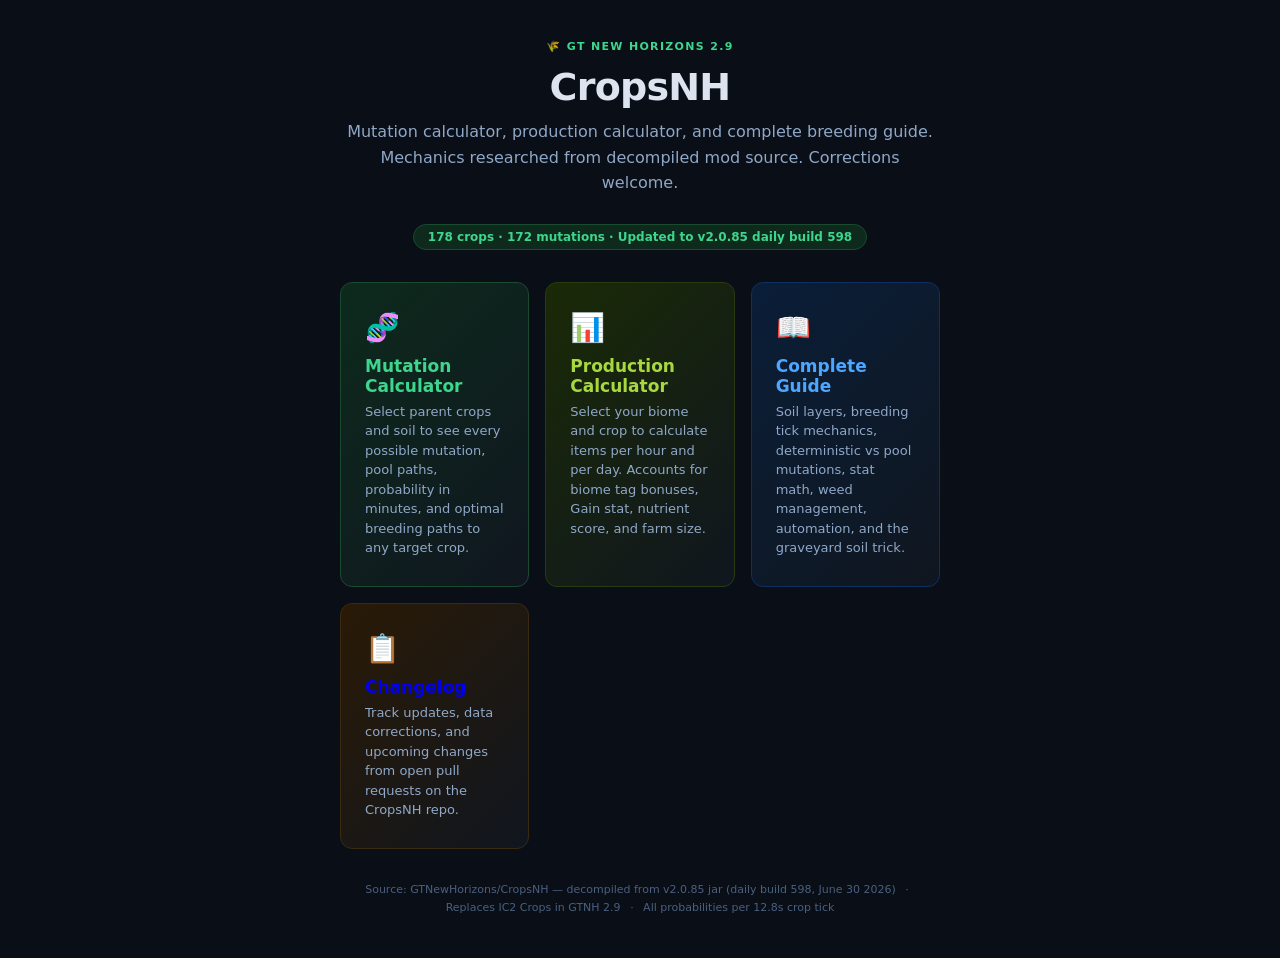
==== index.html @ 1c6373ea "Fix folder structure" ====
<!DOCTYPE html>
<html lang="en">
<head>
<meta charset="UTF-8">
<meta name="viewport" content="width=device-width, initial-scale=1.0">
<title>CropsNH — GTNH 2.9</title>
<link rel="icon" href="data:image/svg+xml,<svg xmlns='http://www.w3.org/2000/svg' viewBox='0 0 32 32'><rect width='32' height='32' rx='6' fill='%230d2a1c'/><text x='16' y='24' font-size='20' text-anchor='middle'>🌾</text></svg>">
<style>
  :root {
    --bg:#0a0e16;--bg2:#10161f;--bg3:#171e2a;
    --bdr:#263040;--tx:#dde4f0;--tx2:#8fa8c8;--tx3:#4a6080;
    --grn:#3dd68c;--grn-d:#0d2a1c;--grn-b:#1a4a30;
    --blu:#4da6ff;--blu-d:#0a1e38;--blu-b:#0e3060;
    --amb:#f5a623;--amb-d:#2a1a06;--amb-b:#4a300a;
  }
  *{box-sizing:border-box;margin:0;padding:0}
  body{background:var(--bg);color:var(--tx);font-family:'Segoe UI',system-ui,sans-serif;min-height:100vh;display:flex;flex-direction:column;align-items:center;justify-content:center;padding:40px 20px}
  .wrap{max-width:600px;width:100%;text-align:center}
  .tag{font-size:11px;font-weight:700;text-transform:uppercase;letter-spacing:.12em;color:var(--grn);margin-bottom:12px}
  h1{font-size:38px;font-weight:800;letter-spacing:-.02em;margin-bottom:10px}
  .sub{font-size:16px;color:var(--tx2);margin-bottom:28px;line-height:1.6}
  .verified-badge{display:inline-flex;align-items:center;gap:6px;background:var(--grn-d);border:1px solid var(--grn-b);color:var(--grn);font-size:12px;padding:5px 14px;border-radius:20px;font-weight:600;margin-bottom:32px}
  .cards{display:grid;gap:16px;margin-bottom:32px}
  .card{display:block;background:var(--bg2);border:1px solid var(--bdr);border-radius:12px;padding:28px 24px;text-decoration:none;transition:all .15s;text-align:left}
  .card:hover{border-color:var(--bdr);transform:translateY(-2px)}
  .card.primary{border-color:var(--grn-b);background:linear-gradient(135deg,var(--grn-d),var(--bg2))}
  .card.primary:hover{border-color:var(--grn)}
  .card.secondary{border-color:var(--blu-b);background:linear-gradient(135deg,var(--blu-d),var(--bg2))}
  .card.secondary:hover{border-color:var(--blu)}
  .card-icon{font-size:28px;margin-bottom:12px}
  .card-title{font-size:17px;font-weight:700;margin-bottom:6px}
  .card.primary .card-title{color:var(--grn)}
  .card.secondary .card-title{color:var(--blu)}
  .card-desc{font-size:13px;color:var(--tx2);line-height:1.5}
  .meta{font-size:11px;color:var(--tx3);line-height:1.7}
  .meta a{color:var(--tx3);text-decoration:none}
  .meta a:hover{color:var(--tx2)}
  .dot{margin:0 6px}
  @media(max-width:500px){.cards{grid-template-columns:1fr!important}}
</style>
</head>
<body>
<div class="wrap">
  <div class="tag">🌾 GT New Horizons 2.9</div>
  <h1>CropsNH</h1>
  <p class="sub">Mutation calculator, production calculator, and complete breeding guide.<br>Mechanics researched from decompiled mod source. Corrections welcome.</p>
  <div class="verified-badge">178 crops · 172 mutations · Updated to v2.0.85 daily build 598</div>
  <div class="cards" style="grid-template-columns:repeat(3,1fr)">
    <a href="calculator.html" class="card primary">
      <div class="card-icon">🧬</div>
      <div class="card-title">Mutation Calculator</div>
      <div class="card-desc">Select parent crops and soil to see every possible mutation, pool paths, probability in minutes, and optimal breeding paths to any target crop.</div>
    </a>
    <a href="production.html" class="card" style="border-color:#2a3a10;background:linear-gradient(135deg,#1a2a06,#10161f)">
      <div class="card-icon">📊</div>
      <div class="card-title" style="color:#a8d840">Production Calculator</div>
      <div class="card-desc">Select your biome and crop to calculate items per hour and per day. Accounts for biome tag bonuses, Gain stat, nutrient score, and farm size.</div>
    </a>
    <a href="guide.html" class="card secondary">
      <div class="card-icon">📖</div>
      <div class="card-title">Complete Guide</div>
      <div class="card-desc">Soil layers, breeding tick mechanics, deterministic vs pool mutations, stat math, weed management, automation, and the graveyard soil trick.</div>
    </a>
    <a href="changelog.html" class="card" style="border-color:#3a2a10;background:linear-gradient(135deg,#2a1a06,#10161f)">
      <div class="card-icon">📋</div>
      <div class="card-title">Changelog</div>
      <div class="card-desc">Track updates, data corrections, and upcoming changes from open pull requests on the CropsNH repo.</div>
    </a>
  </div>
  <div class="meta">
    Source: <a href="https://github.com/GTNewHorizons/CropsNH" target="_blank">GTNewHorizons/CropsNH</a> — decompiled from v2.0.85 jar (daily build 598, June 30 2026)
    <span class="dot">·</span>
    Replaces IC2 Crops in GTNH 2.9
    <span class="dot">·</span>
    All probabilities per 12.8s crop tick
  </div>
</div>
</body>
</html>
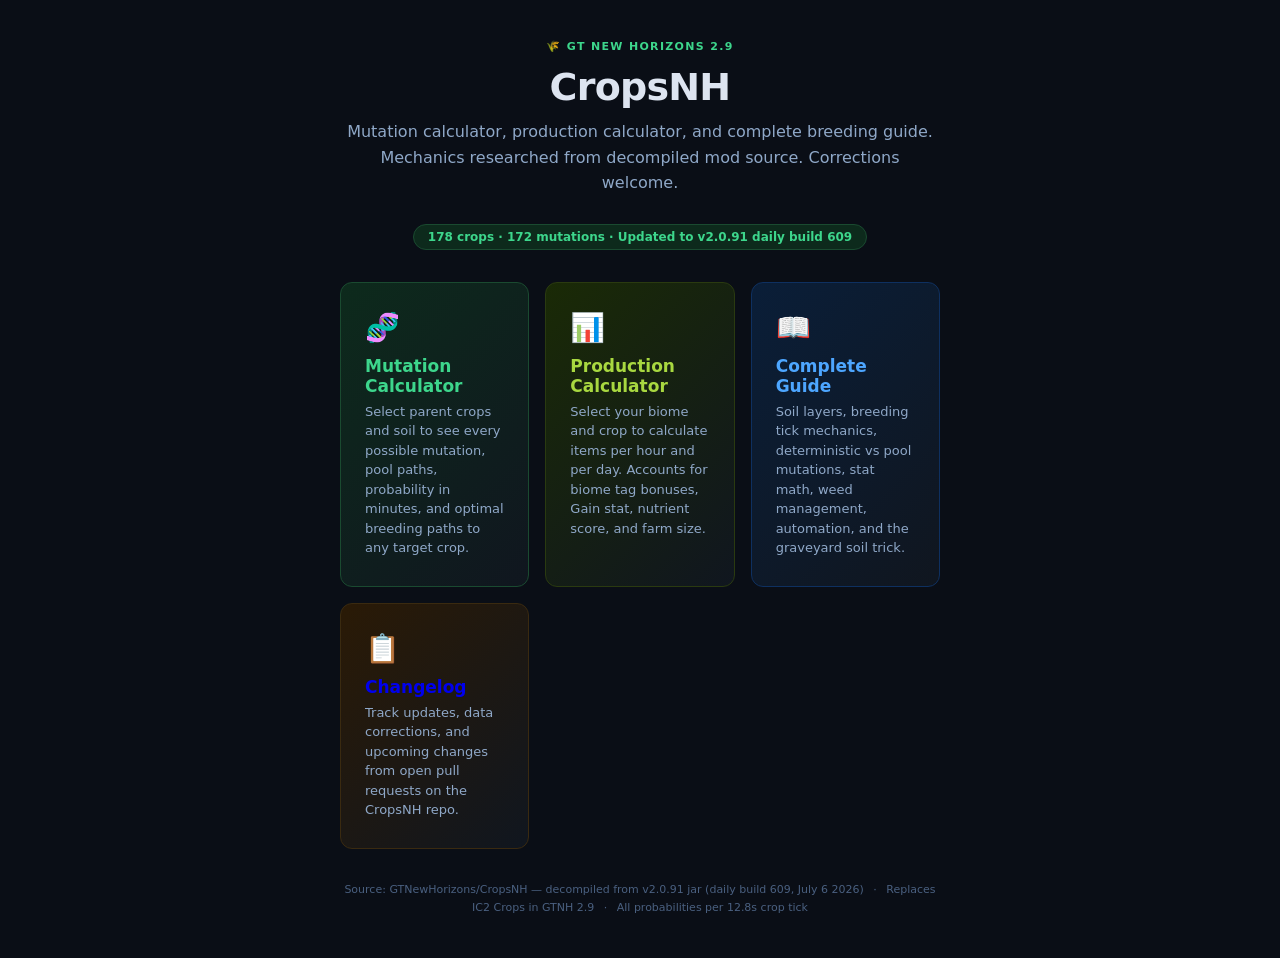
==== commit 2212b852: "Update to v2.0.91 - pool overhaul, mutation updates, full data audit" ====
--- a/index.html
+++ b/index.html
@@ -44,7 +44,7 @@
   <div class="tag">🌾 GT New Horizons 2.9</div>
   <h1>CropsNH</h1>
   <p class="sub">Mutation calculator, production calculator, and complete breeding guide.<br>Mechanics researched from decompiled mod source. Corrections welcome.</p>
-  <div class="verified-badge">178 crops · 172 mutations · Updated to v2.0.85 daily build 598</div>
+  <div class="verified-badge">178 crops · 172 mutations · Updated to v2.0.91 daily build 609</div>
   <div class="cards" style="grid-template-columns:repeat(3,1fr)">
     <a href="calculator.html" class="card primary">
       <div class="card-icon">🧬</div>
@@ -68,7 +68,7 @@
     </a>
   </div>
   <div class="meta">
-    Source: <a href="https://github.com/GTNewHorizons/CropsNH" target="_blank">GTNewHorizons/CropsNH</a> — decompiled from v2.0.85 jar (daily build 598, June 30 2026)
+    Source: <a href="https://github.com/GTNewHorizons/CropsNH" target="_blank">GTNewHorizons/CropsNH</a> — decompiled from v2.0.91 jar (daily build 609, July 6 2026)
     <span class="dot">·</span>
     Replaces IC2 Crops in GTNH 2.9
     <span class="dot">·</span>
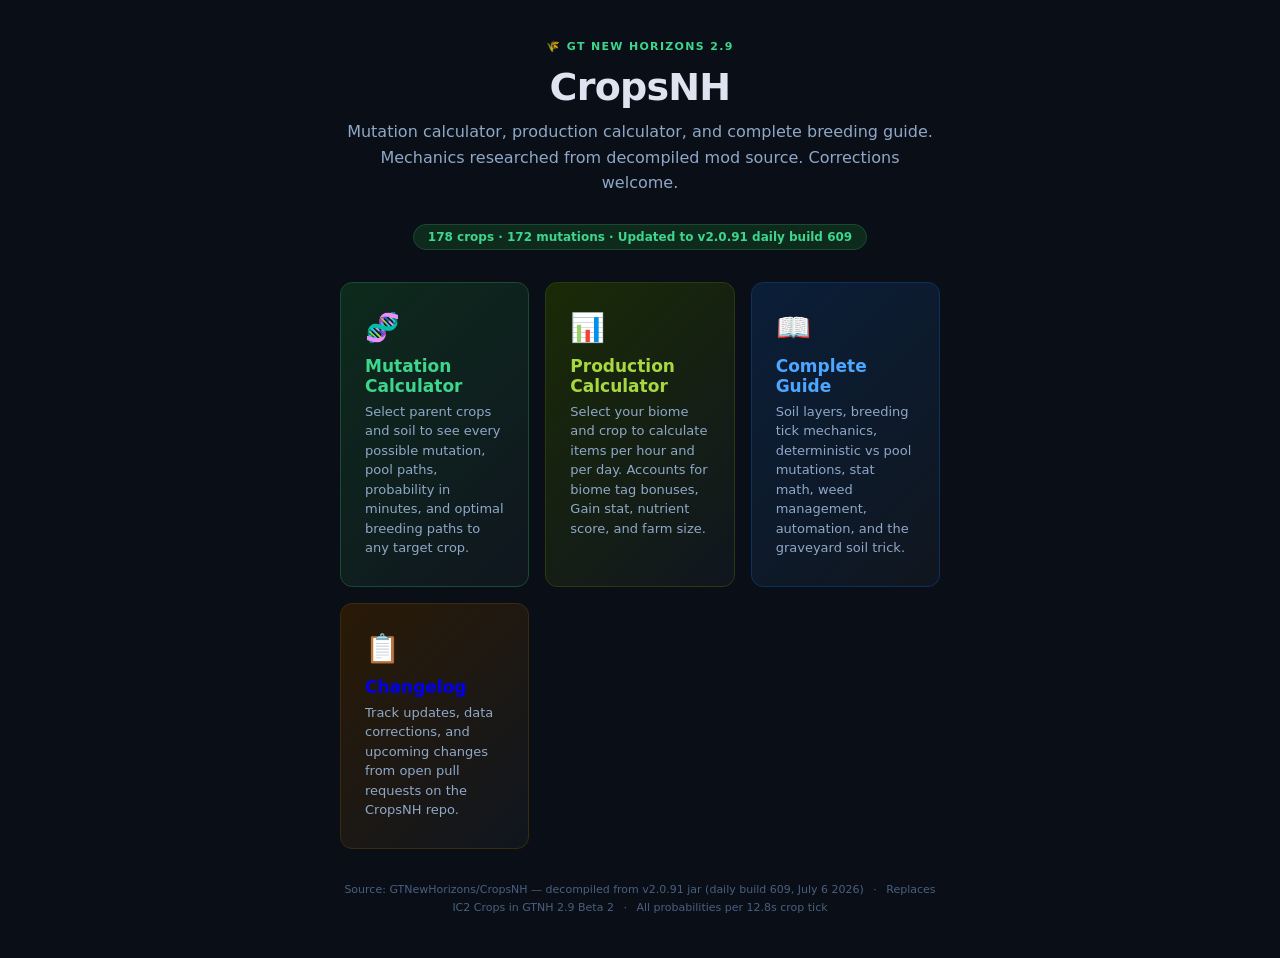
==== commit 13a0d333: "Fix mutations + update release name to GTNH 2.9 Beta 2" ====
--- a/index.html
+++ b/index.html
@@ -3,7 +3,7 @@
 <head>
 <meta charset="UTF-8">
 <meta name="viewport" content="width=device-width, initial-scale=1.0">
-<title>CropsNH — GTNH 2.9</title>
+<title>CropsNH — GTNH 2.9 Beta 2</title>
 <link rel="icon" href="data:image/svg+xml,<svg xmlns='http://www.w3.org/2000/svg' viewBox='0 0 32 32'><rect width='32' height='32' rx='6' fill='%230d2a1c'/><text x='16' y='24' font-size='20' text-anchor='middle'>🌾</text></svg>">
 <style>
   :root {
@@ -70,7 +70,7 @@
   <div class="meta">
     Source: <a href="https://github.com/GTNewHorizons/CropsNH" target="_blank">GTNewHorizons/CropsNH</a> — decompiled from v2.0.91 jar (daily build 609, July 6 2026)
     <span class="dot">·</span>
-    Replaces IC2 Crops in GTNH 2.9
+    Replaces IC2 Crops in GTNH 2.9 Beta 2
     <span class="dot">·</span>
     All probabilities per 12.8s crop tick
   </div>
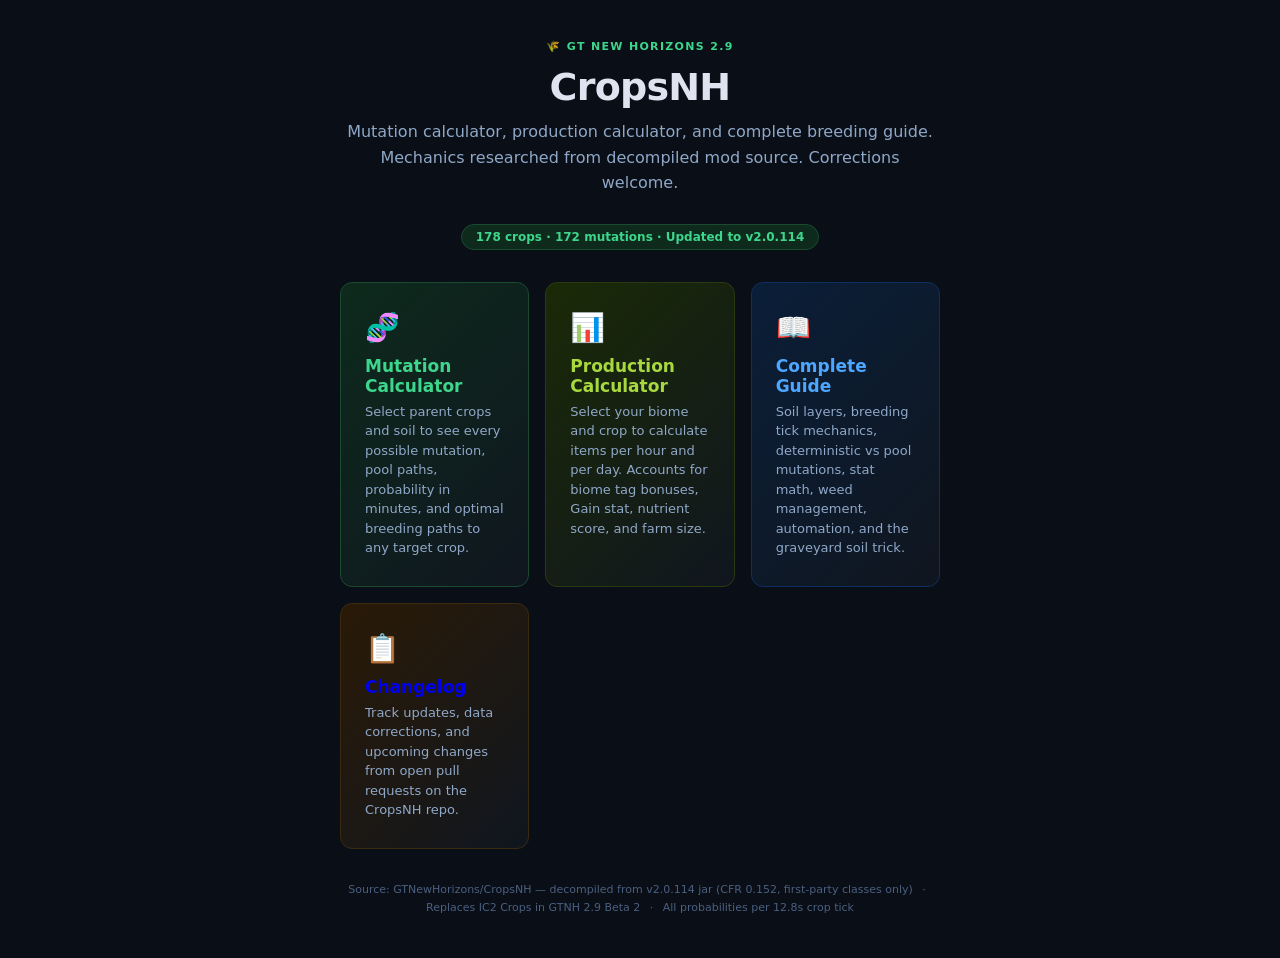
==== commit a33b35bd: "Resync guide and calculator data to CropsNH 2.0.114 (part 1: pages)" ====
--- a/index.html
+++ b/index.html
@@ -44,7 +44,7 @@
   <div class="tag">🌾 GT New Horizons 2.9</div>
   <h1>CropsNH</h1>
   <p class="sub">Mutation calculator, production calculator, and complete breeding guide.<br>Mechanics researched from decompiled mod source. Corrections welcome.</p>
-  <div class="verified-badge">178 crops · 172 mutations · Updated to v2.0.91 daily build 609</div>
+  <div class="verified-badge">178 crops · 172 mutations · Updated to v2.0.114</div>
   <div class="cards" style="grid-template-columns:repeat(3,1fr)">
     <a href="calculator.html" class="card primary">
       <div class="card-icon">🧬</div>
@@ -68,7 +68,7 @@
     </a>
   </div>
   <div class="meta">
-    Source: <a href="https://github.com/GTNewHorizons/CropsNH" target="_blank">GTNewHorizons/CropsNH</a> — decompiled from v2.0.91 jar (daily build 609, July 6 2026)
+    Source: <a href="https://github.com/GTNewHorizons/CropsNH" target="_blank">GTNewHorizons/CropsNH</a> — decompiled from v2.0.114 jar (CFR 0.152, first-party classes only)
     <span class="dot">·</span>
     Replaces IC2 Crops in GTNH 2.9 Beta 2
     <span class="dot">·</span>
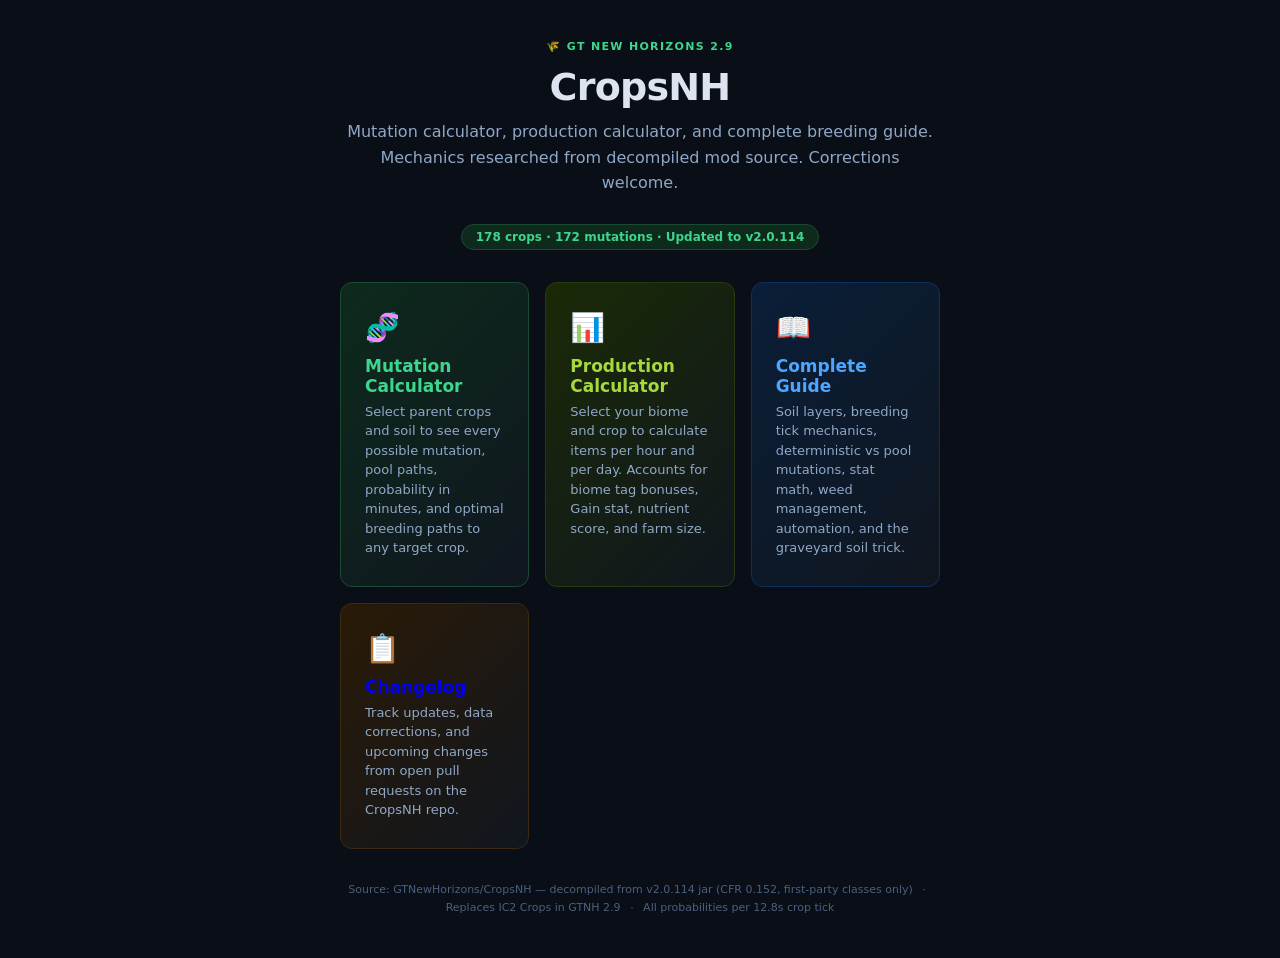
==== commit 5738365d: "Drop GTNH 2.9 Beta 2 wording from cover page" ====
--- a/index.html
+++ b/index.html
@@ -3,7 +3,7 @@
 <head>
 <meta charset="UTF-8">
 <meta name="viewport" content="width=device-width, initial-scale=1.0">
-<title>CropsNH — GTNH 2.9 Beta 2</title>
+<title>CropsNH — GTNH 2.9</title>
 <link rel="icon" href="data:image/svg+xml,<svg xmlns='http://www.w3.org/2000/svg' viewBox='0 0 32 32'><rect width='32' height='32' rx='6' fill='%230d2a1c'/><text x='16' y='24' font-size='20' text-anchor='middle'>🌾</text></svg>">
 <style>
   :root {
@@ -70,7 +70,7 @@
   <div class="meta">
     Source: <a href="https://github.com/GTNewHorizons/CropsNH" target="_blank">GTNewHorizons/CropsNH</a> — decompiled from v2.0.114 jar (CFR 0.152, first-party classes only)
     <span class="dot">·</span>
-    Replaces IC2 Crops in GTNH 2.9 Beta 2
+    Replaces IC2 Crops in GTNH 2.9
     <span class="dot">·</span>
     All probabilities per 12.8s crop tick
   </div>
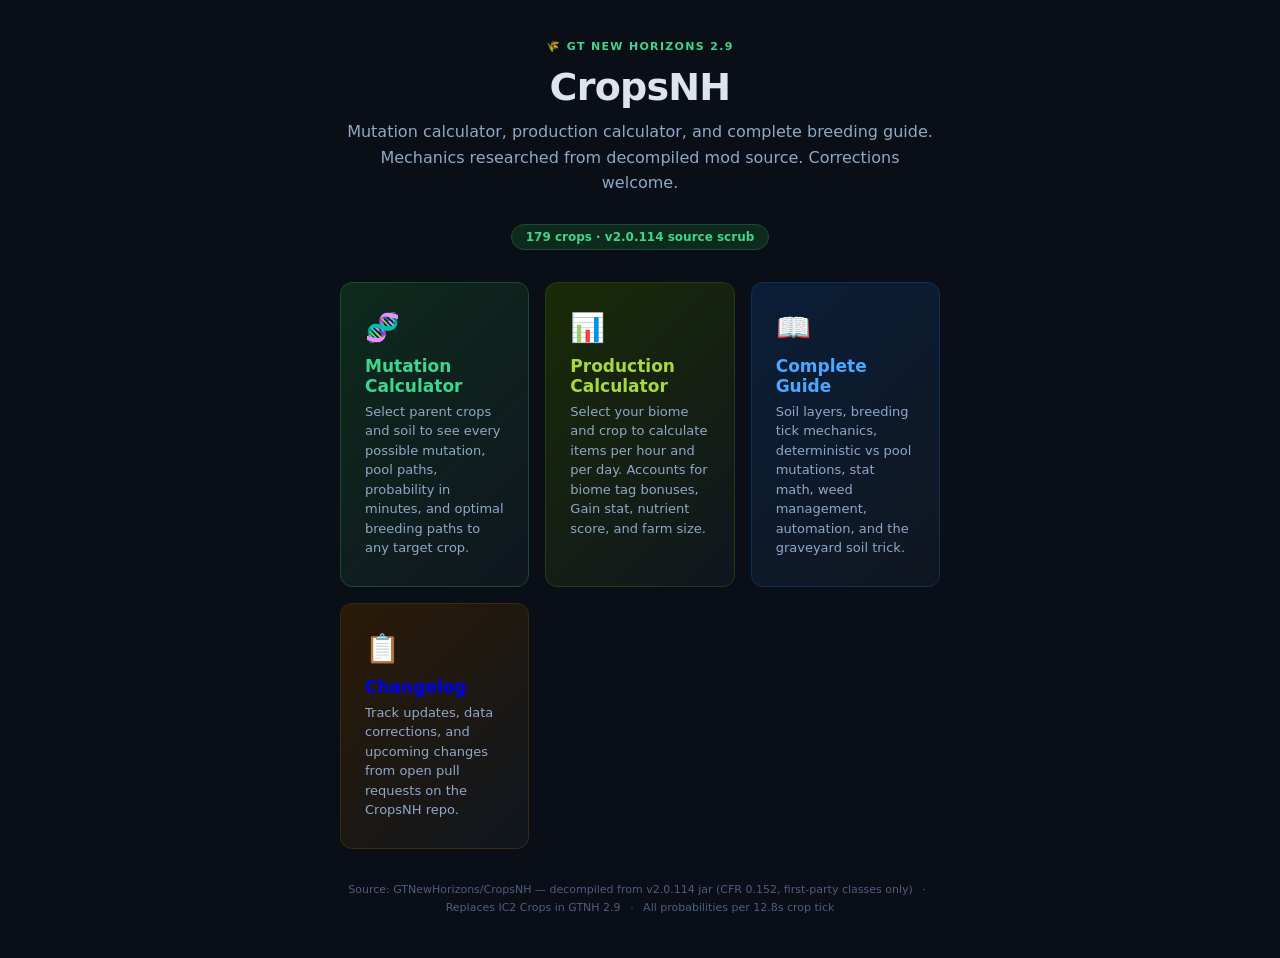
==== commit 598509e0: "Wire production 2.0.114 override; drop Beta 2 branding on cover" ====
--- a/index.html
+++ b/index.html
@@ -44,7 +44,7 @@
   <div class="tag">🌾 GT New Horizons 2.9</div>
   <h1>CropsNH</h1>
   <p class="sub">Mutation calculator, production calculator, and complete breeding guide.<br>Mechanics researched from decompiled mod source. Corrections welcome.</p>
-  <div class="verified-badge">178 crops · 172 mutations · Updated to v2.0.114</div>
+  <div class="verified-badge">179 crops · v2.0.114 source scrub</div>
   <div class="cards" style="grid-template-columns:repeat(3,1fr)">
     <a href="calculator.html" class="card primary">
       <div class="card-icon">🧬</div>
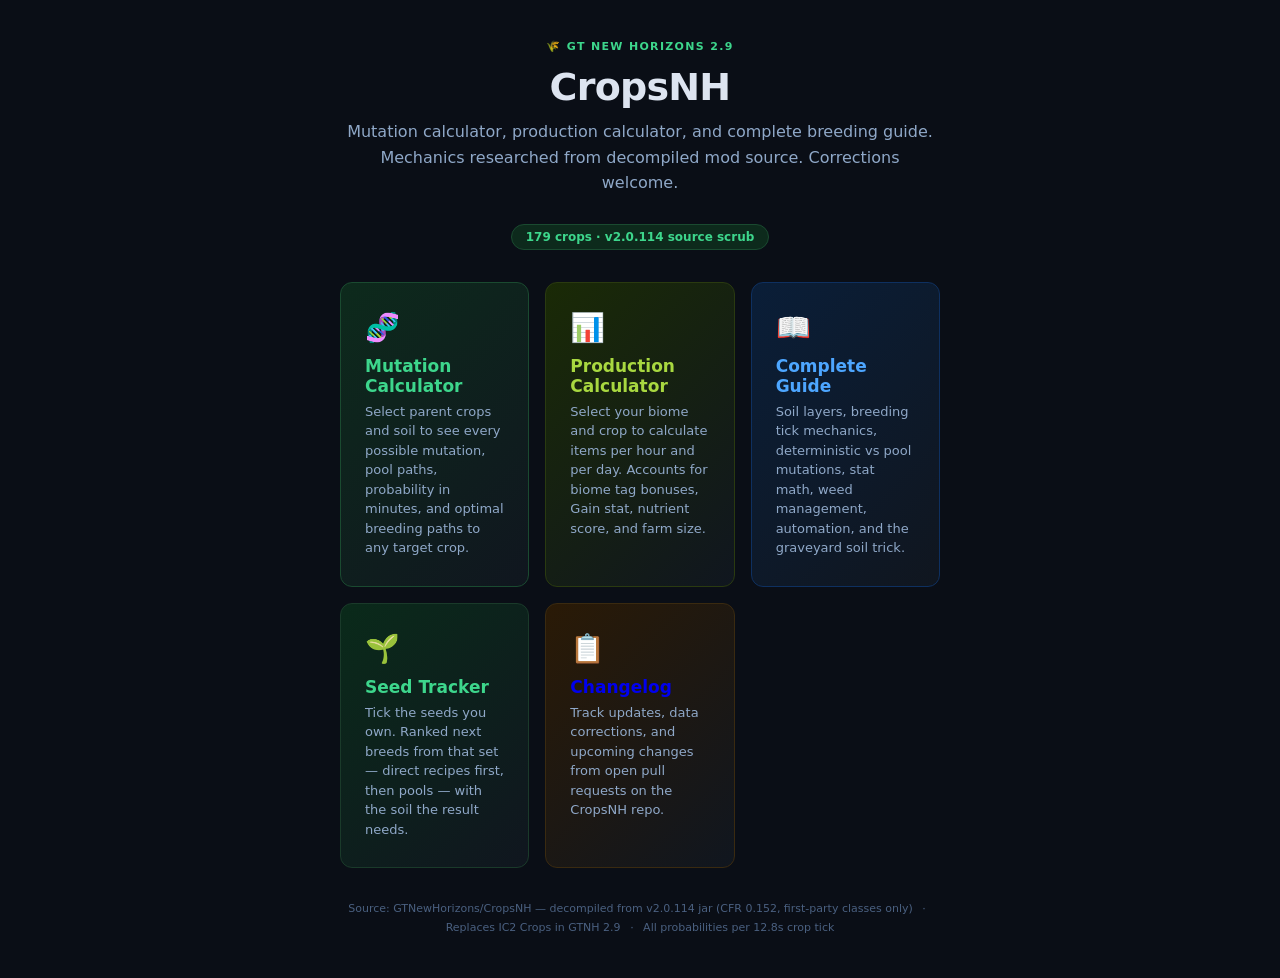
==== commit d9e01352: "Home page card + nav for Seed Tracker" ====
--- a/index.html
+++ b/index.html
@@ -4,7 +4,7 @@
 <meta charset="UTF-8">
 <meta name="viewport" content="width=device-width, initial-scale=1.0">
 <title>CropsNH — GTNH 2.9</title>
-<link rel="icon" href="data:image/svg+xml,<svg xmlns='http://www.w3.org/2000/svg' viewBox='0 0 32 32'><rect width='32' height='32' rx='6' fill='%230d2a1c'/><text x='16' y='24' font-size='20' text-anchor='middle'>🌾</text></svg>">
+<link rel="icon" href="data:image/svg+xml,<svg xmlns='http://www.w3.org/2000/svg' viewBox='0 0 32 32'><rect width='32' height='32' rx='6' fill='%230d2a1c'/><text x='16' y='24' font-size='20' text-anchor='middle'>&#127806;</text></svg>">
 <style>
   :root {
     --bg:#0a0e16;--bg2:#10161f;--bg3:#171e2a;
@@ -41,28 +41,33 @@
 </head>
 <body>
 <div class="wrap">
-  <div class="tag">🌾 GT New Horizons 2.9</div>
+  <div class="tag">&#127806; GT New Horizons 2.9</div>
   <h1>CropsNH</h1>
   <p class="sub">Mutation calculator, production calculator, and complete breeding guide.<br>Mechanics researched from decompiled mod source. Corrections welcome.</p>
   <div class="verified-badge">179 crops · v2.0.114 source scrub</div>
   <div class="cards" style="grid-template-columns:repeat(3,1fr)">
     <a href="calculator.html" class="card primary">
-      <div class="card-icon">🧬</div>
+      <div class="card-icon">&#129516;</div>
       <div class="card-title">Mutation Calculator</div>
       <div class="card-desc">Select parent crops and soil to see every possible mutation, pool paths, probability in minutes, and optimal breeding paths to any target crop.</div>
     </a>
     <a href="production.html" class="card" style="border-color:#2a3a10;background:linear-gradient(135deg,#1a2a06,#10161f)">
-      <div class="card-icon">📊</div>
+      <div class="card-icon">&#128202;</div>
       <div class="card-title" style="color:#a8d840">Production Calculator</div>
       <div class="card-desc">Select your biome and crop to calculate items per hour and per day. Accounts for biome tag bonuses, Gain stat, nutrient score, and farm size.</div>
     </a>
     <a href="guide.html" class="card secondary">
-      <div class="card-icon">📖</div>
+      <div class="card-icon">&#128214;</div>
       <div class="card-title">Complete Guide</div>
       <div class="card-desc">Soil layers, breeding tick mechanics, deterministic vs pool mutations, stat math, weed management, automation, and the graveyard soil trick.</div>
     </a>
+    <a href="collection.html" class="card" style="border-color:#1a3a2a;background:linear-gradient(135deg,#0a2a1a,#10161f)">
+      <div class="card-icon">&#127793;</div>
+      <div class="card-title" style="color:var(--grn)">Seed Tracker</div>
+      <div class="card-desc">Tick the seeds you own. Ranked next breeds from that set — direct recipes first, then pools — with the soil the result needs.</div>
+    </a>
     <a href="changelog.html" class="card" style="border-color:#3a2a10;background:linear-gradient(135deg,#2a1a06,#10161f)">
-      <div class="card-icon">📋</div>
+      <div class="card-icon">&#128203;</div>
       <div class="card-title">Changelog</div>
       <div class="card-desc">Track updates, data corrections, and upcoming changes from open pull requests on the CropsNH repo.</div>
     </a>
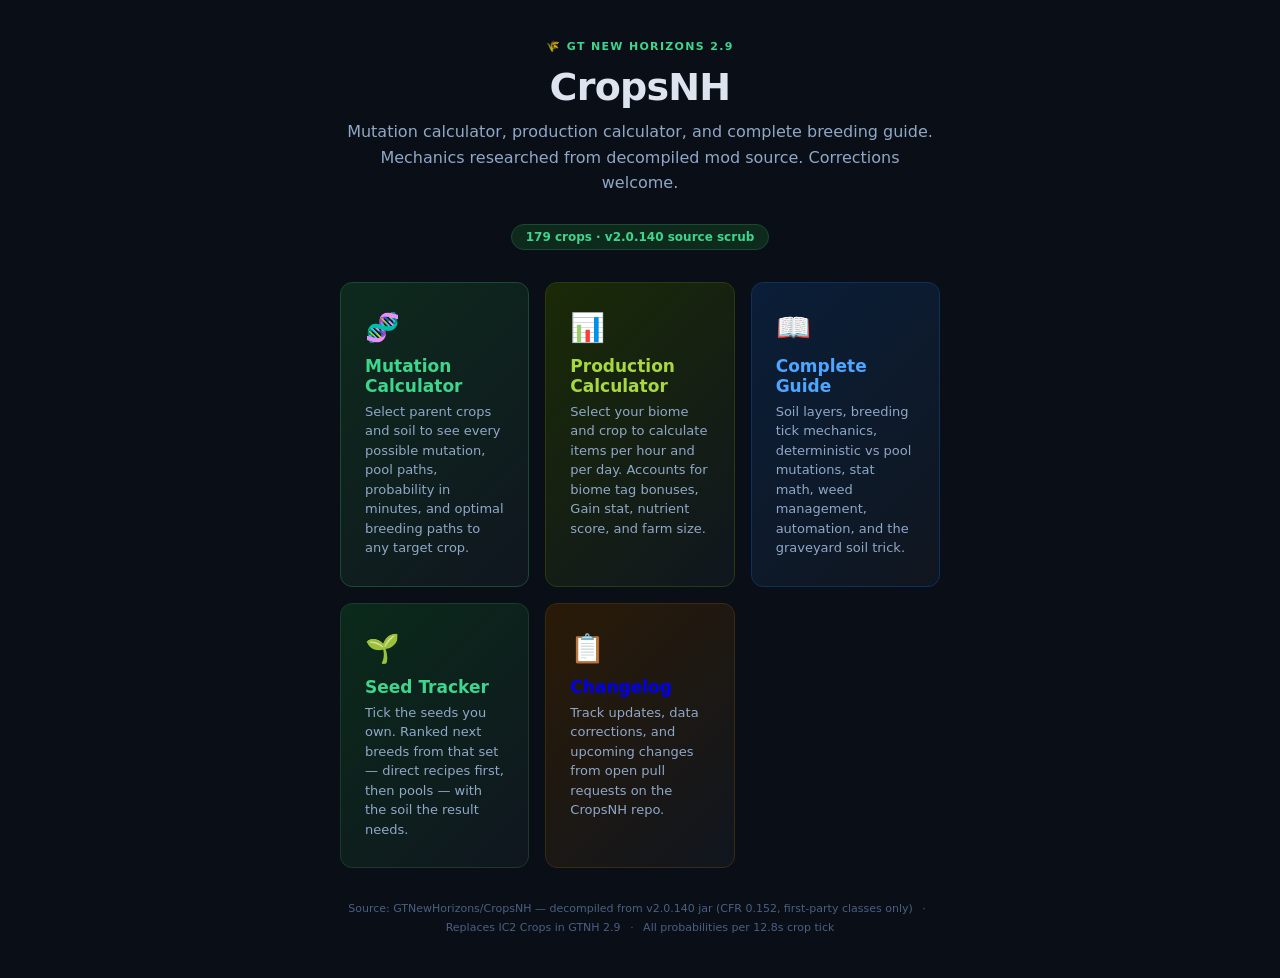
==== commit c198ba9b: "Sync guide and calculators to CropsNH 2.0.140" ====
--- a/index.html
+++ b/index.html
@@ -4,7 +4,7 @@
 <meta charset="UTF-8">
 <meta name="viewport" content="width=device-width, initial-scale=1.0">
 <title>CropsNH — GTNH 2.9</title>
-<link rel="icon" href="data:image/svg+xml,<svg xmlns='http://www.w3.org/2000/svg' viewBox='0 0 32 32'><rect width='32' height='32' rx='6' fill='%230d2a1c'/><text x='16' y='24' font-size='20' text-anchor='middle'>&#127806;</text></svg>">
+<link rel="icon" href="data:image/svg+xml,<svg xmlns='http://www.w3.org/2000/svg' viewBox='0 0 32 32'><rect width='32' height='32' rx='6' fill='%230d2a1c'/><text x='16' y='24' font-size='20' text-anchor='middle'>🌾</text></svg>">
 <style>
   :root {
     --bg:#0a0e16;--bg2:#10161f;--bg3:#171e2a;
@@ -41,39 +41,39 @@
 </head>
 <body>
 <div class="wrap">
-  <div class="tag">&#127806; GT New Horizons 2.9</div>
+  <div class="tag">🌾 GT New Horizons 2.9</div>
   <h1>CropsNH</h1>
   <p class="sub">Mutation calculator, production calculator, and complete breeding guide.<br>Mechanics researched from decompiled mod source. Corrections welcome.</p>
-  <div class="verified-badge">179 crops · v2.0.114 source scrub</div>
+  <div class="verified-badge">179 crops · v2.0.140 source scrub</div>
   <div class="cards" style="grid-template-columns:repeat(3,1fr)">
     <a href="calculator.html" class="card primary">
-      <div class="card-icon">&#129516;</div>
+      <div class="card-icon">🧬</div>
       <div class="card-title">Mutation Calculator</div>
       <div class="card-desc">Select parent crops and soil to see every possible mutation, pool paths, probability in minutes, and optimal breeding paths to any target crop.</div>
     </a>
     <a href="production.html" class="card" style="border-color:#2a3a10;background:linear-gradient(135deg,#1a2a06,#10161f)">
-      <div class="card-icon">&#128202;</div>
+      <div class="card-icon">📊</div>
       <div class="card-title" style="color:#a8d840">Production Calculator</div>
       <div class="card-desc">Select your biome and crop to calculate items per hour and per day. Accounts for biome tag bonuses, Gain stat, nutrient score, and farm size.</div>
     </a>
     <a href="guide.html" class="card secondary">
-      <div class="card-icon">&#128214;</div>
+      <div class="card-icon">📖</div>
       <div class="card-title">Complete Guide</div>
       <div class="card-desc">Soil layers, breeding tick mechanics, deterministic vs pool mutations, stat math, weed management, automation, and the graveyard soil trick.</div>
     </a>
     <a href="collection.html" class="card" style="border-color:#1a3a2a;background:linear-gradient(135deg,#0a2a1a,#10161f)">
-      <div class="card-icon">&#127793;</div>
+      <div class="card-icon">🌱</div>
       <div class="card-title" style="color:var(--grn)">Seed Tracker</div>
       <div class="card-desc">Tick the seeds you own. Ranked next breeds from that set — direct recipes first, then pools — with the soil the result needs.</div>
     </a>
     <a href="changelog.html" class="card" style="border-color:#3a2a10;background:linear-gradient(135deg,#2a1a06,#10161f)">
-      <div class="card-icon">&#128203;</div>
+      <div class="card-icon">📋</div>
       <div class="card-title">Changelog</div>
       <div class="card-desc">Track updates, data corrections, and upcoming changes from open pull requests on the CropsNH repo.</div>
     </a>
   </div>
   <div class="meta">
-    Source: <a href="https://github.com/GTNewHorizons/CropsNH" target="_blank">GTNewHorizons/CropsNH</a> — decompiled from v2.0.114 jar (CFR 0.152, first-party classes only)
+    Source: <a href="https://github.com/GTNewHorizons/CropsNH" target="_blank">GTNewHorizons/CropsNH</a> — decompiled from v2.0.140 jar (CFR 0.152, first-party classes only)
     <span class="dot">·</span>
     Replaces IC2 Crops in GTNH 2.9
     <span class="dot">·</span>
